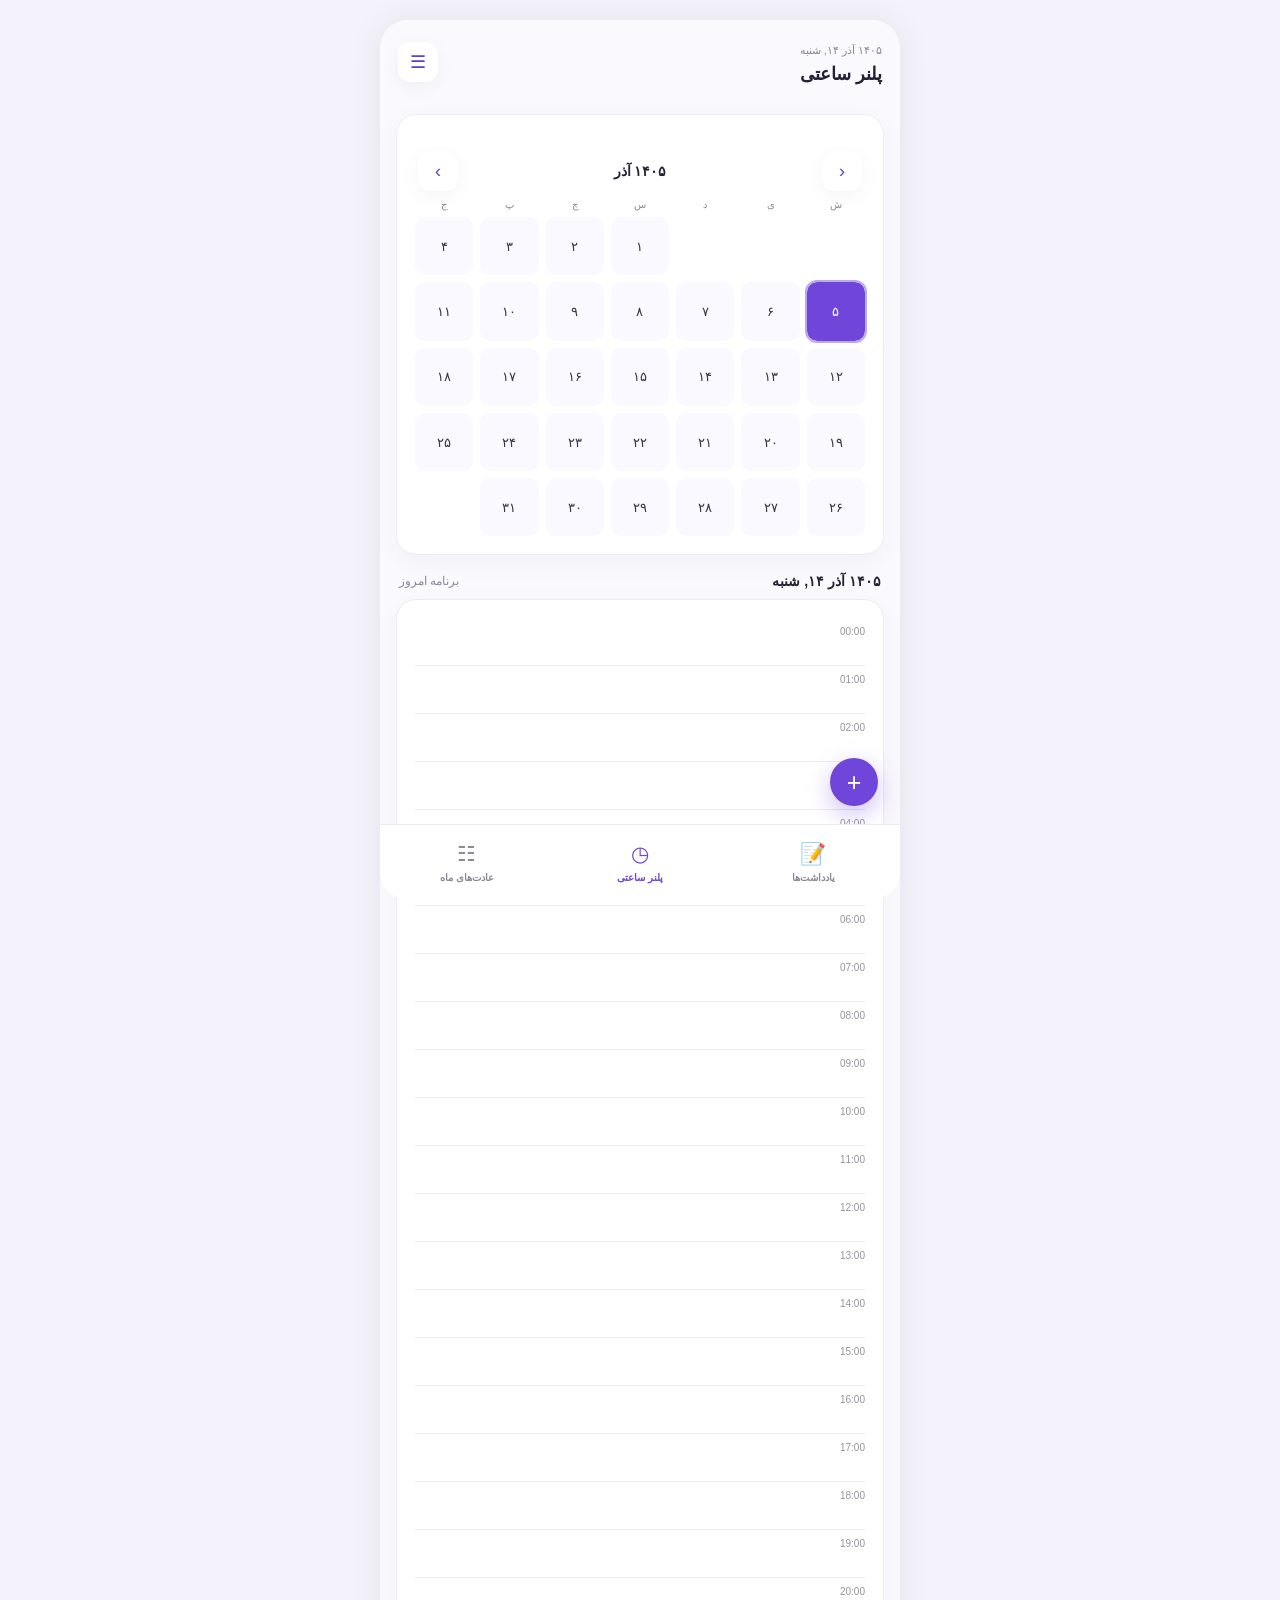
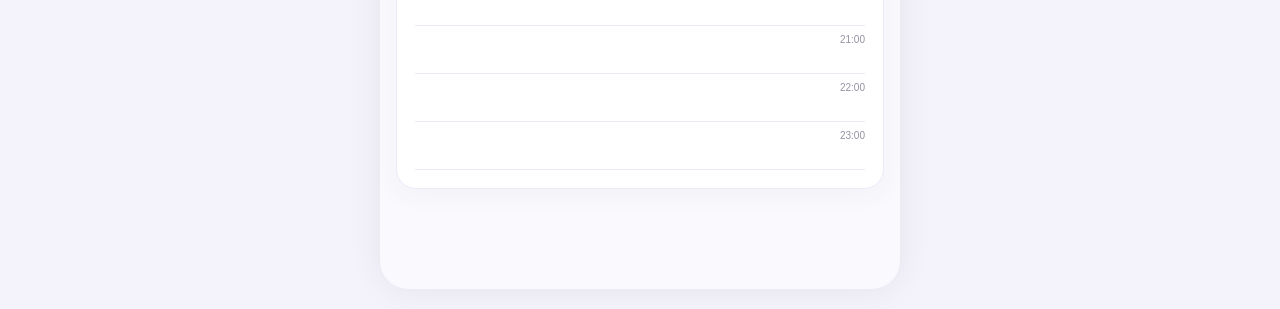
==== index.html @ 26f72de4 "Update index.html" ====
<!doctype html>
<html lang="fa" dir="rtl">
<head>
<meta charset="UTF-8">
<meta name="viewport" content="width=device-width,initial-scale=1,viewport-fit=cover">
<meta name="theme-color" content="#6d42d9">
<title>پلنر من</title>
<link rel="stylesheet" href="style.css">
</head>
<body>
<div class="app">
  <header class="topbar">
    <div>
      <small id="todayLabel"></small>
      <h1 id="pageTitle">پلنر ساعتی</h1>
    </div>
    <button class="icon-btn" id="menuBtn">☰</button>
  </header>

  <main id="content"></main>

  <nav class="bottom-nav">
    <button data-tab="notes" class="nav-item"><span>📝</span><b>یادداشت‌ها</b></button>
    <button data-tab="planner" class="nav-item active"><span>◷</span><b>پلنر ساعتی</b></button>
    <button data-tab="habits" class="nav-item"><span>☷</span><b>عادت‌های ماه</b></button>
  </nav>
</div>
<div id="toast"></div>
<script src="app.js"></script>
</body>
</html>
---- style.css ----
* {
  box-sizing: border-box;
}
body {
  margin: 0;
  background: #f4f2fa;
  font-family: Tahoma, Arial, sans-serif;
  color: #252033;
}
.app {
  width: min(100%, 520px);
  min-height: 100vh;
  margin: auto;
  background: #faf9fd;
  box-shadow: 0 0 35px #00000012;
  position: relative;
  padding-bottom: 82px;
}
.topbar {
  height: 76px;
  padding: 18px 18px 10px;
  display: flex;
  align-items: center;
  justify-content: space-between;
  background: #faf9fd;
  position: sticky;
  top: 0;
  z-index: 5;
}
.topbar h1 {
  font-size: 18px;
  margin: 5px 0 0;
}
.topbar small {
  font-size: 11px;
  color: #8b8796;
}
.icon-btn {
  border: 0;
  background: white;
  border-radius: 12px;
  width: 40px;
  height: 40px;
  font-size: 18px;
  box-shadow: 0 5px 18px #0000000c;
  color: #6040c9;
}
main {
  padding: 8px 16px;
}
.card {
  background: white;
  border-radius: 20px;
  padding: 18px;
  margin: 10px 0;
  box-shadow: 0 7px 25px #4d3a7d0b;
  border: 1px solid #eeeaf7;
}
.hero {
  text-align: center;
  padding: 25px 18px;
}
.hero .emoji {
  font-size: 48px;
  margin-bottom: 8px;
}
.hero h2 {
  margin: 5px 0;
  font-size: 18px;
}
.muted {
  color: #8b8796;
  font-size: 12px;
}
.grid {
  display: grid;
  grid-template-columns: repeat(7, 1fr);
  gap: 7px;
}
.day-head {
  text-align: center;
  color: #8b8796;
  font-size: 10px;
}
.day {
  border: 0;
  background: #faf9ff;
  border-radius: 10px;
  aspect-ratio: 1;
  color: #393247;
}
.day.selected {
  background: #7045d9;
  color: #fff;
}
.day.today {
  outline: 2px solid #bca8f0;
}
.section-title {
  display: flex;
  align-items: center;
  justify-content: space-between;
  margin: 18px 3px 8px;
  font-size: 14px;
}
.purple {
  color: #6840d1;
}
.btn {
  border: 0;
  background: #7045d9;
  color: #fff;
  border-radius: 12px;
  padding: 12px 16px;
  font-family: inherit;
  cursor: pointer;
}
.full {
  width: 100%;
}
.outline {
  background: #f4efff;
  color: #6840d1;
}
.input,
.textarea {
  width: 100%;
  border: 1px solid #e7e2f1;
  background: #fbfaff;
  border-radius: 12px;
  padding: 12px;
  font-family: inherit;
  outline: none;
}
.textarea {
  min-height: 100px;
  resize: vertical;
}
.list-row {
  display: flex;
  align-items: center;
  gap: 10px;
  padding: 13px 0;
  border-bottom: 1px solid #f0edf5;
}
.list-row:last-child {
  border-bottom: 0;
}
.check {
  width: 22px;
  height: 22px;
  border-radius: 50%;
  border: 1px solid #cfc8dc;
  display: grid;
  place-items: center;
  cursor: pointer;
  flex: none;
}
.check.done {
  background: #7045d9;
  border-color: #7045d9;
  color: #fff;
}
.grow {
  flex: 1;
}
.progress {
  height: 6px;
  background: #eeeaf6;
  border-radius: 10px;
  overflow: hidden;
}
.progress i {
  display: block;
  height: 100%;
  background: #7045d9;
  border-radius: 10px;
}
.time-row {
  display: grid;
  grid-template-columns: 50px 1fr;
  min-height: 48px;
  border-bottom: 1px solid #eeeaf3;
}
.time {
  font-size: 10px;
  color: #9691a0;
  padding-top: 8px;
}
.event {
  margin: 3px;
  border-radius: 9px;
  padding: 8px;
  font-size: 11px;
}
.event.green {
  background: #ddf5dc;
}
.event.blue {
  background: #dceefd;
}
.event.yellow {
  background: #fff1c8;
}
.event.pink {
  background: #ffe1e8;
}
.event.purple {
  background: #ece3ff;
}
.fab {
  position: fixed;
  bottom: 94px;
  right: max(calc((100% - 520px) / 2 + 22px), 22px);
  width: 48px;
  height: 48px;
  border: 0;
  border-radius: 50%;
  background: #7045d9;
  color: white;
  font-size: 25px;
  box-shadow: 0 8px 25px #7045d955;
}
.bottom-nav {
  position: fixed;
  bottom: 0;
  left: 50%;
  transform: translateX(-50%);
  width: min(100%, 520px);
  height: 76px;
  background: #fff;
  border-top: 1px solid #eeeaf5;
  display: grid;
  grid-template-columns: repeat(3, 1fr);
  z-index: 10;
  padding-bottom: env(safe-area-inset-bottom);
}
.nav-item {
  border: 0;
  background: none;
  color: #8d8997;
  font-family: inherit;
  font-size: 10px;
  display: flex;
  flex-direction: column;
  align-items: center;
  justify-content: center;
  gap: 6px;
}
.nav-item span {
  font-size: 21px;
}
.nav-item.active {
  color: #7045d9;
}
.stat-grid {
  display: grid;
  grid-template-columns: repeat(3, 1fr);
  gap: 8px;
}
.stat {
  background: #f8f5ff;
  border-radius: 14px;
  padding: 12px;
  text-align: center;
}
.stat strong {
  display: block;
  font-size: 18px;
  color: #7045d9;
  margin-bottom: 4px;
}
.tabs {
  display: flex;
  gap: 7px;
  overflow: auto;
  margin: 8px 0 15px;
}
.tabs button {
  white-space: nowrap;
  border: 0;
  background: #f0edf7;
  color: #777181;
  border-radius: 10px;
  padding: 9px 13px;
  font-family: inherit;
}
.tabs button.active {
  background: #7045d9;
  color: #fff;
}
.note {
  padding: 13px;
  border-radius: 13px;
  background: #fbfaff;
  border: 1px solid #eeeaf7;
  margin: 8px 0;
}
.note h3 {
  font-size: 13px;
  margin: 0 0 5px;
}
.note p {
  font-size: 11px;
  color: #777181;
  margin: 0;
}
.empty {
  text-align: center;
  padding: 35px 15px;
  color: #9691a0;
}
.modal {
  position: fixed;
  inset: 0;
  background: #0007;
  z-index: 20;
  display: none;
  align-items: flex-end;
  justify-content: center;
}
.modal.show {
  display: flex;
}
.sheet {
  width: min(100%, 520px);
  background: #fff;
  border-radius: 24px 24px 0 0;
  padding: 20px;
  max-height: 85vh;
  overflow: auto;
}
.row {
  display: flex;
  gap: 8px;
}
.row > * {
  flex: 1;
}
@media (min-width: 700px) {
  body {
    padding: 20px;
  }
  .app {
    border-radius: 28px;
    overflow: hidden;
  }
  .bottom-nav {
    border-radius: 0 0 28px 28px;
  }
  .topbar {
    position: relative;
  }
  .fab {
    position: fixed;
  }
}
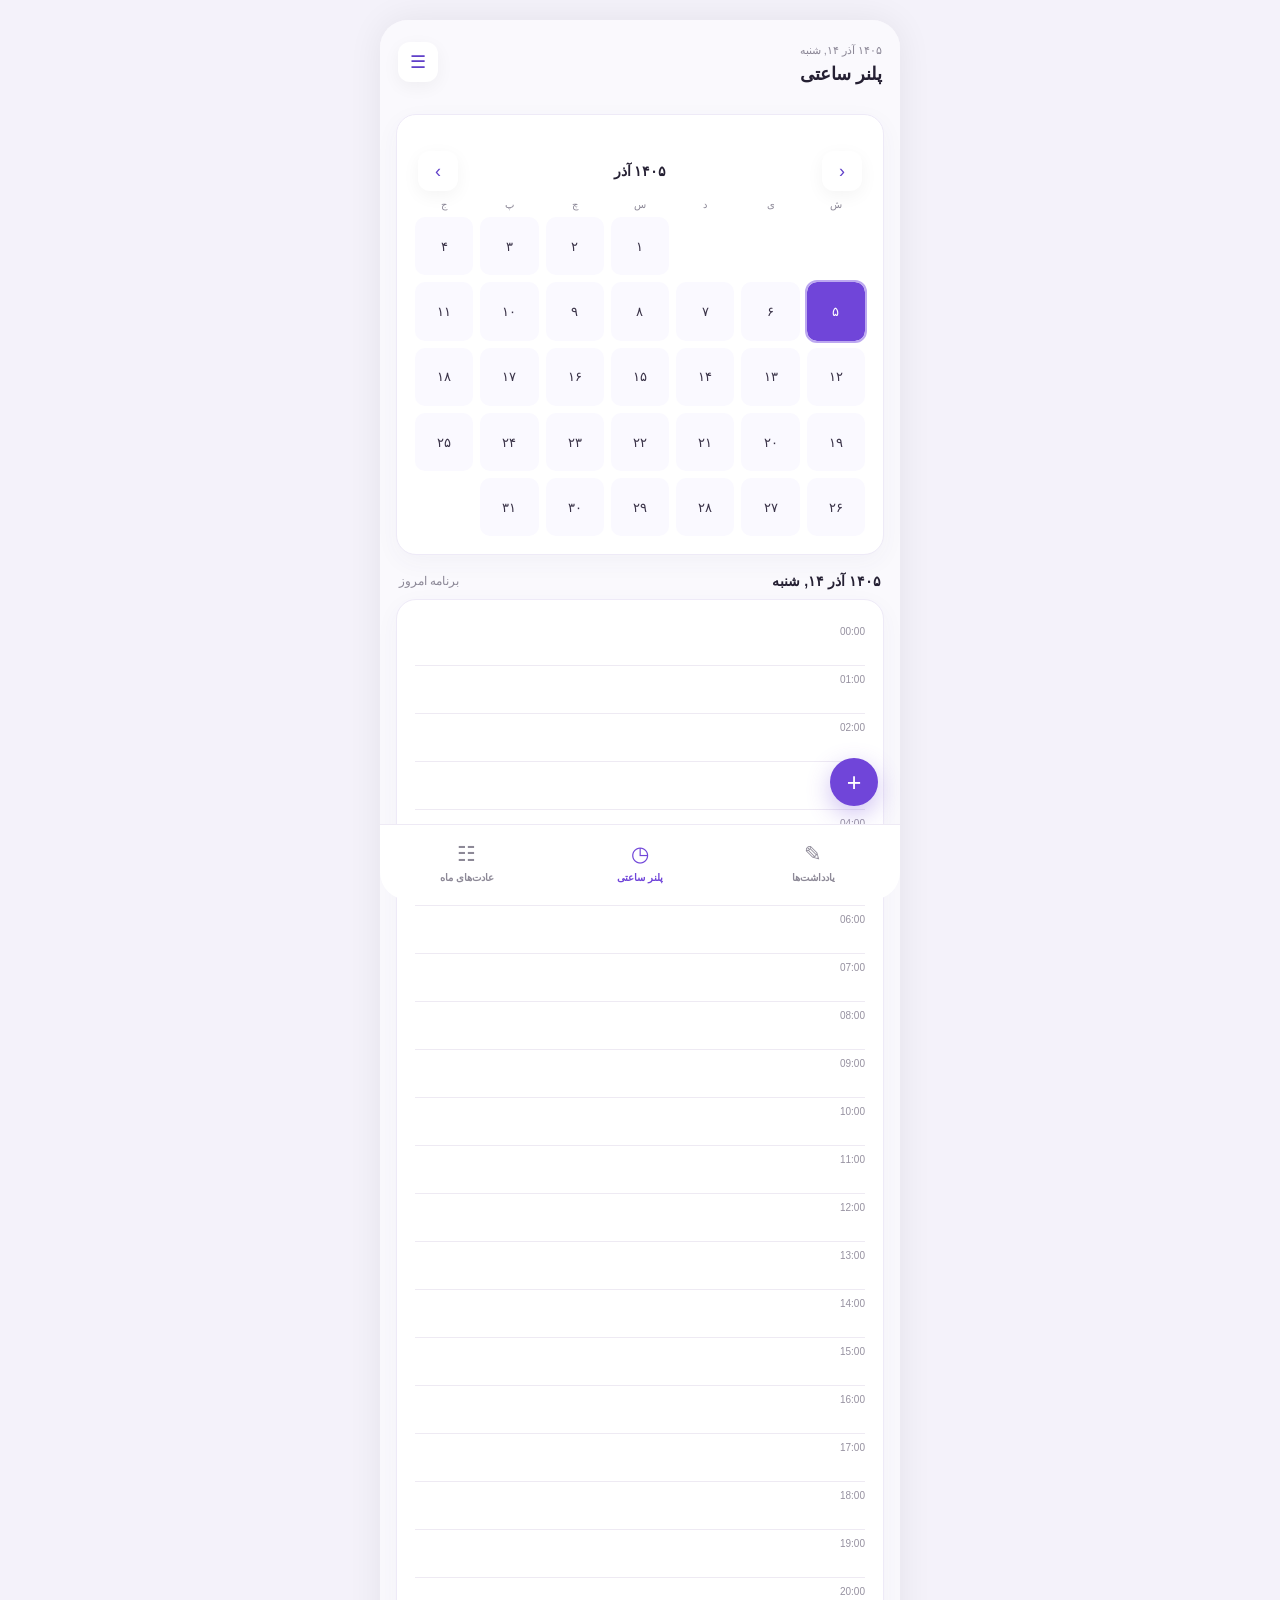
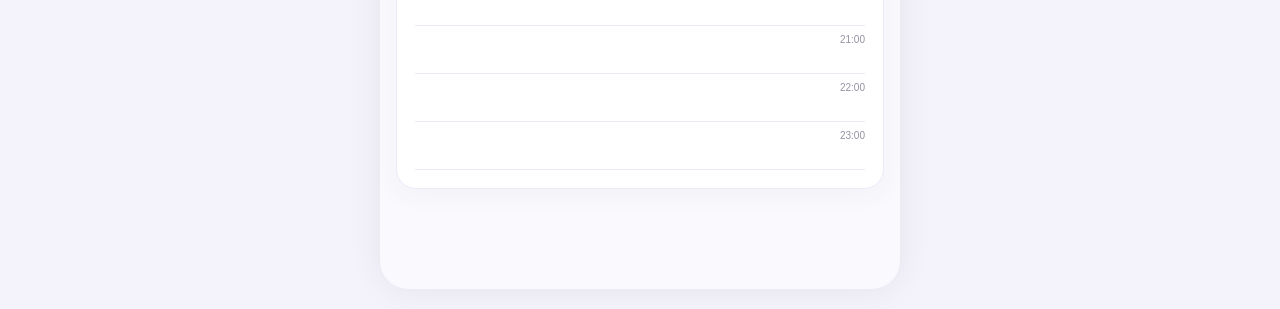
==== commit 59e2505c: "Update index.html" ====
--- a/index.html
+++ b/index.html
@@ -20,7 +20,7 @@
   <main id="content"></main>
 
   <nav class="bottom-nav">
-    <button data-tab="notes" class="nav-item"><span>📝</span><b>یادداشت‌ها</b></button>
+    <button data-tab="notes" class="nav-item"><span>✎</span><b>یادداشت‌ها</b></button>
     <button data-tab="planner" class="nav-item active"><span>◷</span><b>پلنر ساعتی</b></button>
     <button data-tab="habits" class="nav-item"><span>☷</span><b>عادت‌های ماه</b></button>
   </nav>
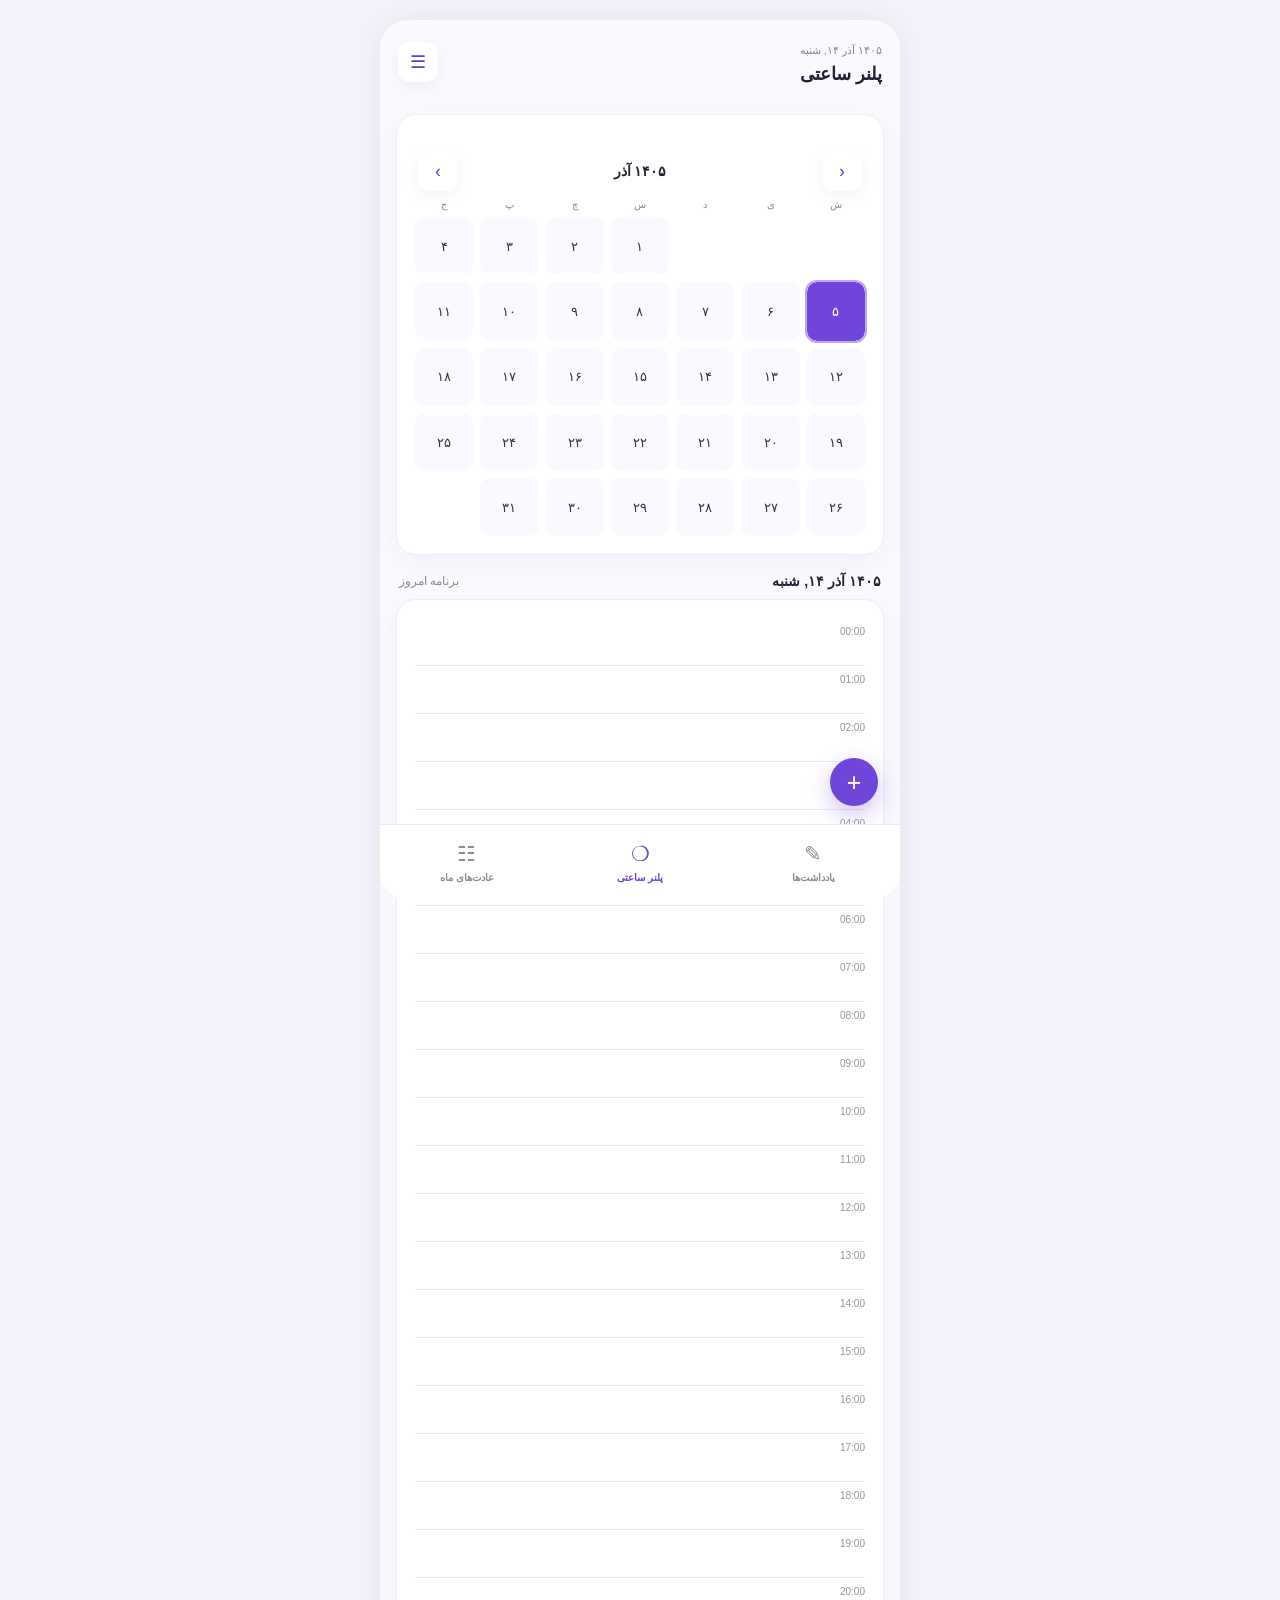
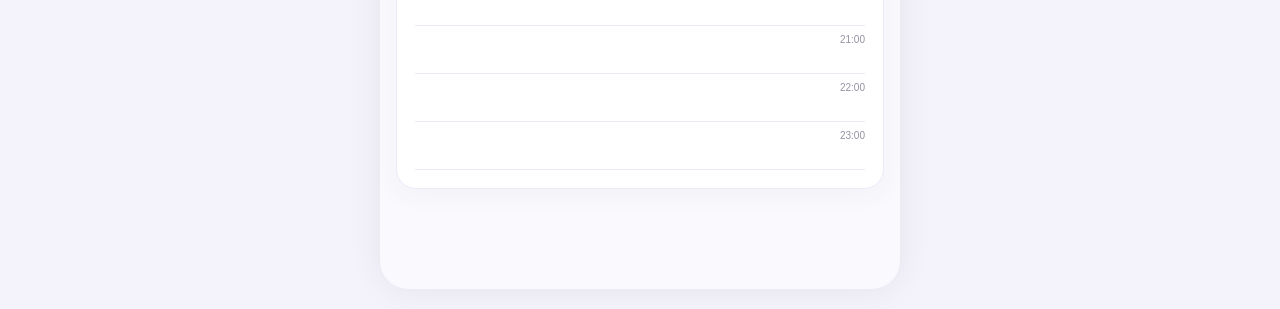
==== commit 9c09d077: "Update index.html" ====
--- a/index.html
+++ b/index.html
@@ -21,7 +21,7 @@
 
   <nav class="bottom-nav">
     <button data-tab="notes" class="nav-item"><span>✎</span><b>یادداشت‌ها</b></button>
-    <button data-tab="planner" class="nav-item active"><span>◷</span><b>پلنر ساعتی</b></button>
+    <button data-tab="planner" class="nav-item active"><span>❍</span><b>پلنر ساعتی</b></button>
     <button data-tab="habits" class="nav-item"><span>☷</span><b>عادت‌های ماه</b></button>
   </nav>
 </div>
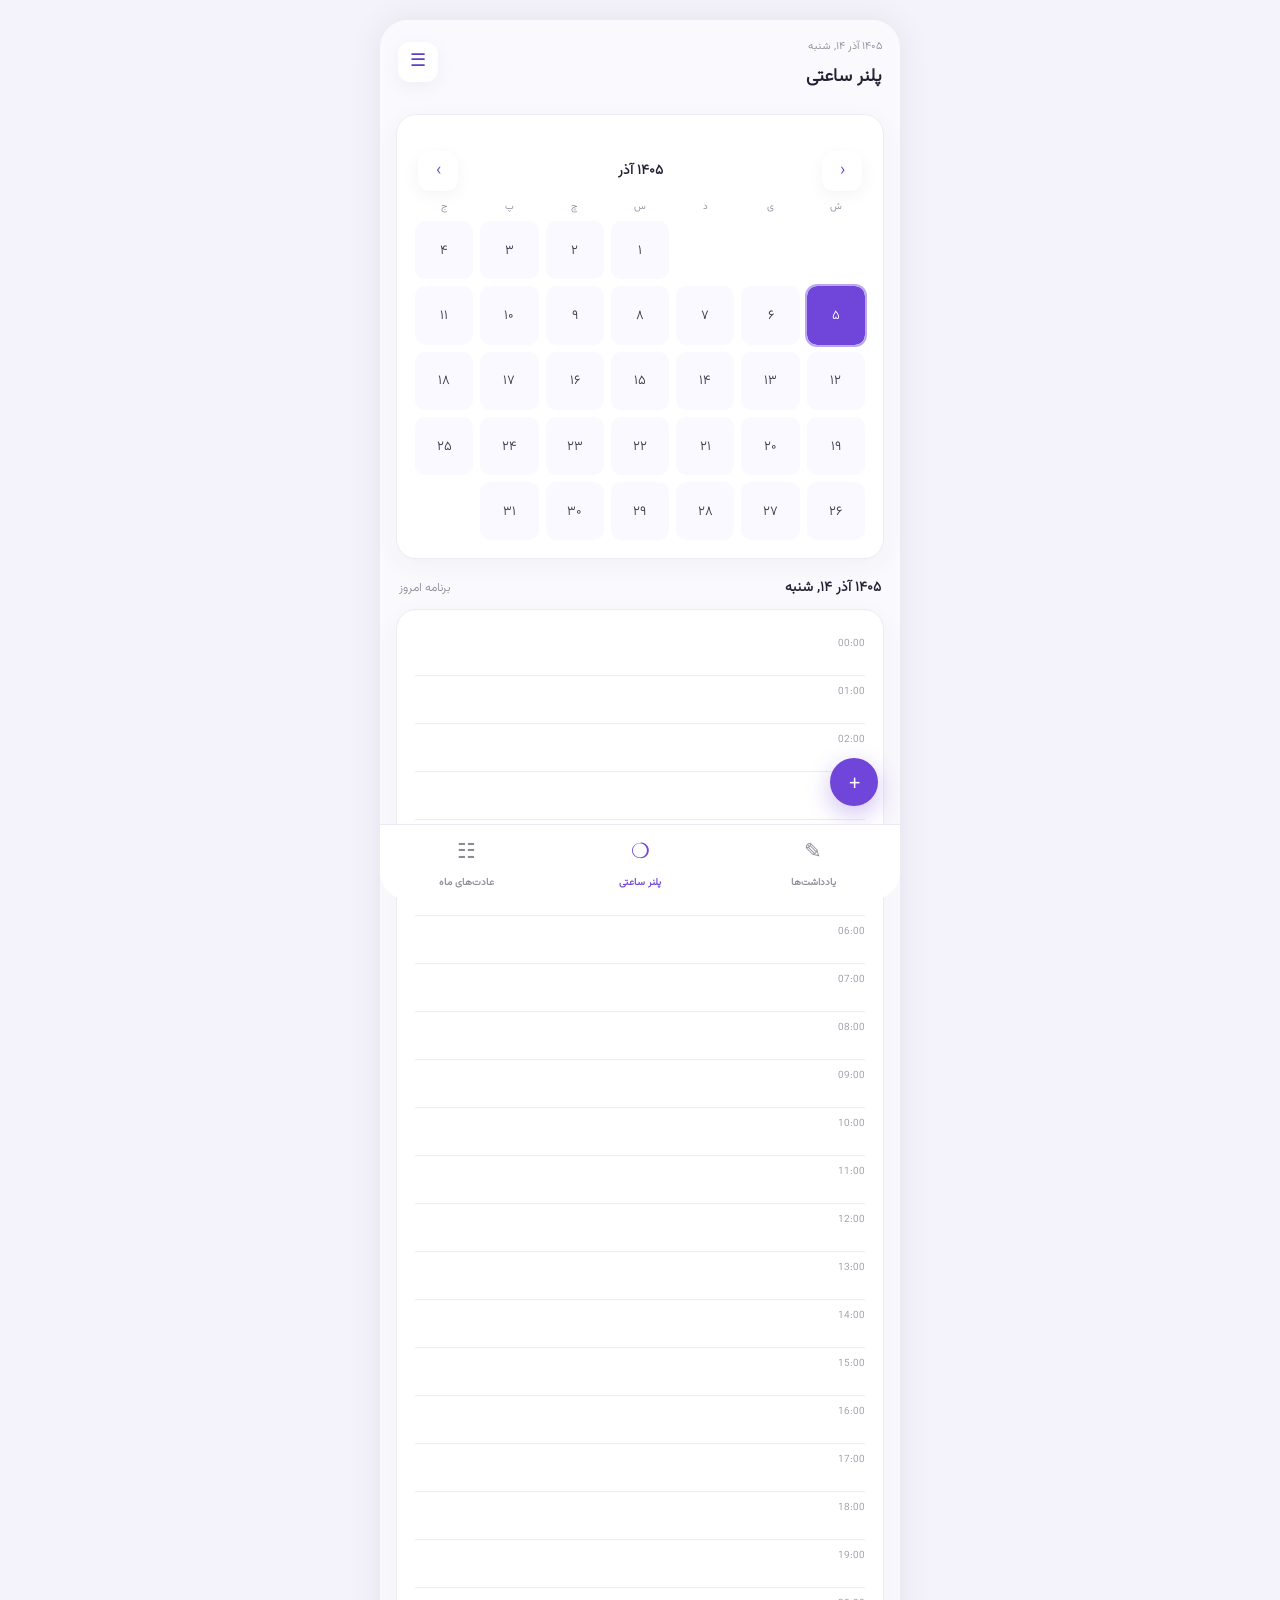
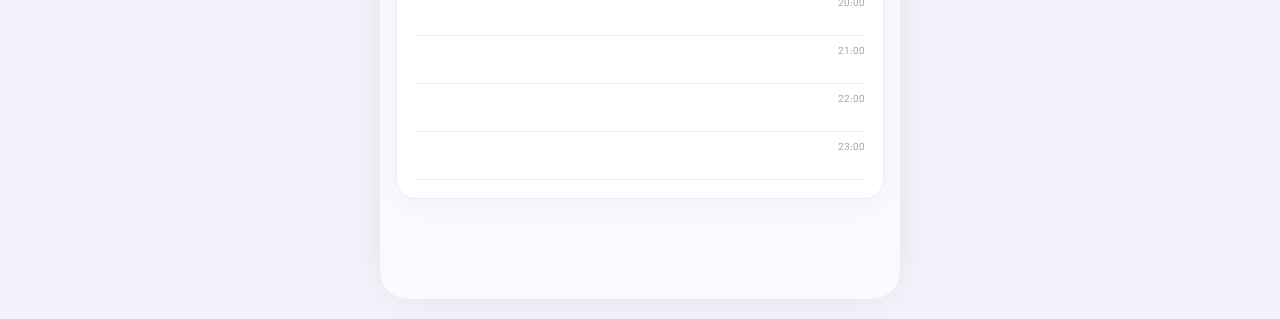
==== commit 060b74f7: "Update index.html" ====
--- a/index.html
+++ b/index.html
@@ -6,6 +6,7 @@
 <meta name="theme-color" content="#6d42d9">
 <title>پلنر من</title>
 <link rel="stylesheet" href="style.css">
+<link rel="icon" href="png.png">
 </head>
 <body>
 <div class="app">
--- a/style.css
+++ b/style.css
@@ -1,5 +1,10 @@
+@font-face {
+  font-family: vazir;
+  src: url(Vazirmatn-Light.ttf);
+}
 * {
   box-sizing: border-box;
+  font-family: vazir;
 }
 body {
   margin: 0;
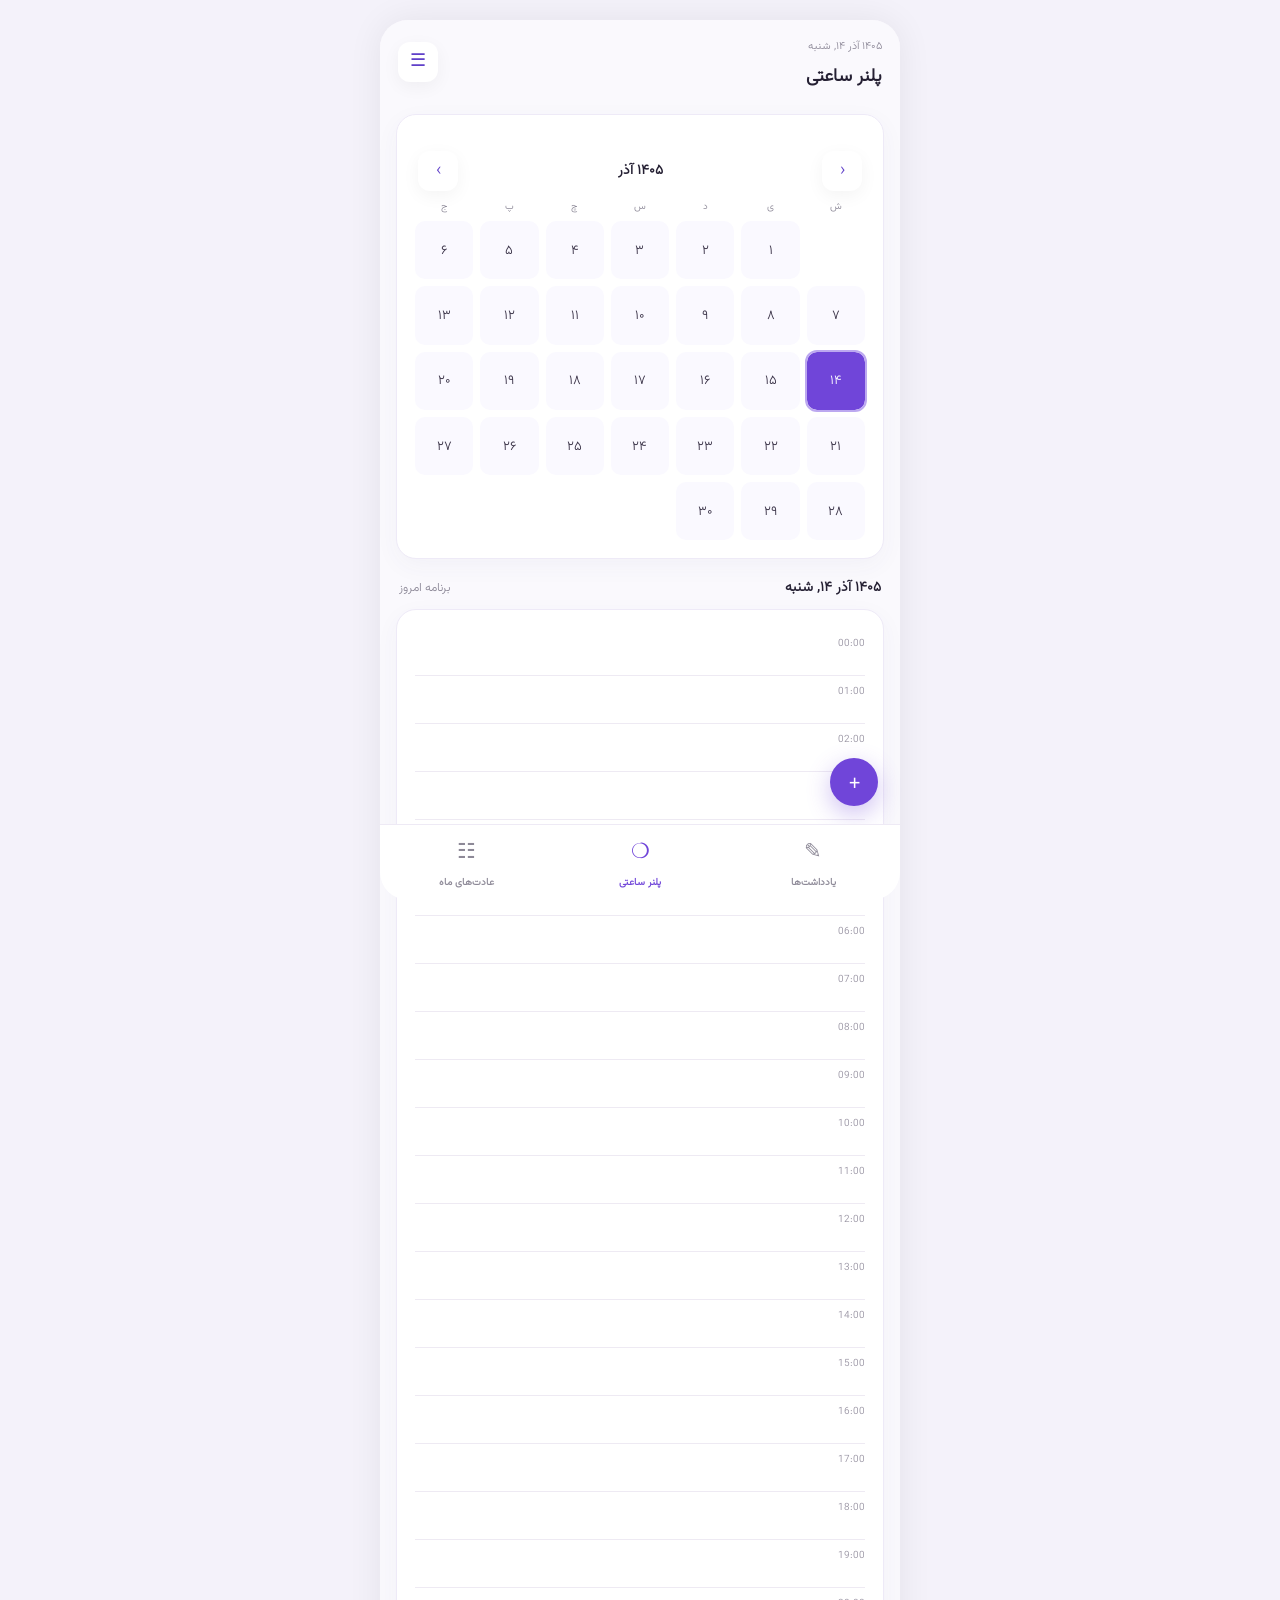
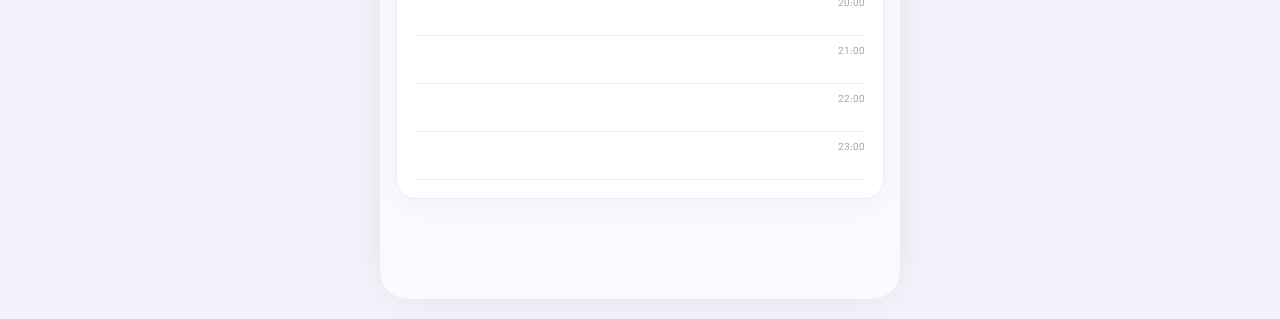
==== commit 48bd88dd: "Add files via upload" ====
--- a/index.html
+++ b/index.html
@@ -4,9 +4,11 @@
 <meta charset="UTF-8">
 <meta name="viewport" content="width=device-width,initial-scale=1,viewport-fit=cover">
 <meta name="theme-color" content="#6d42d9">
-<title>پلنر من</title>
+
+<title>PAZEL</title>
 <link rel="stylesheet" href="style.css">
 <link rel="icon" href="png.png">
+
 </head>
 <body>
 <div class="app">
@@ -29,4 +31,4 @@
 <div id="toast"></div>
 <script src="app.js"></script>
 </body>
-</html>
+</html>
--- a/style.css
+++ b/style.css
@@ -3,8 +3,8 @@
   src: url(Vazirmatn-Light.ttf);
 }
 * {
+  font-family: vazir;
   box-sizing: border-box;
-  font-family: vazir;
 }
 body {
   margin: 0;
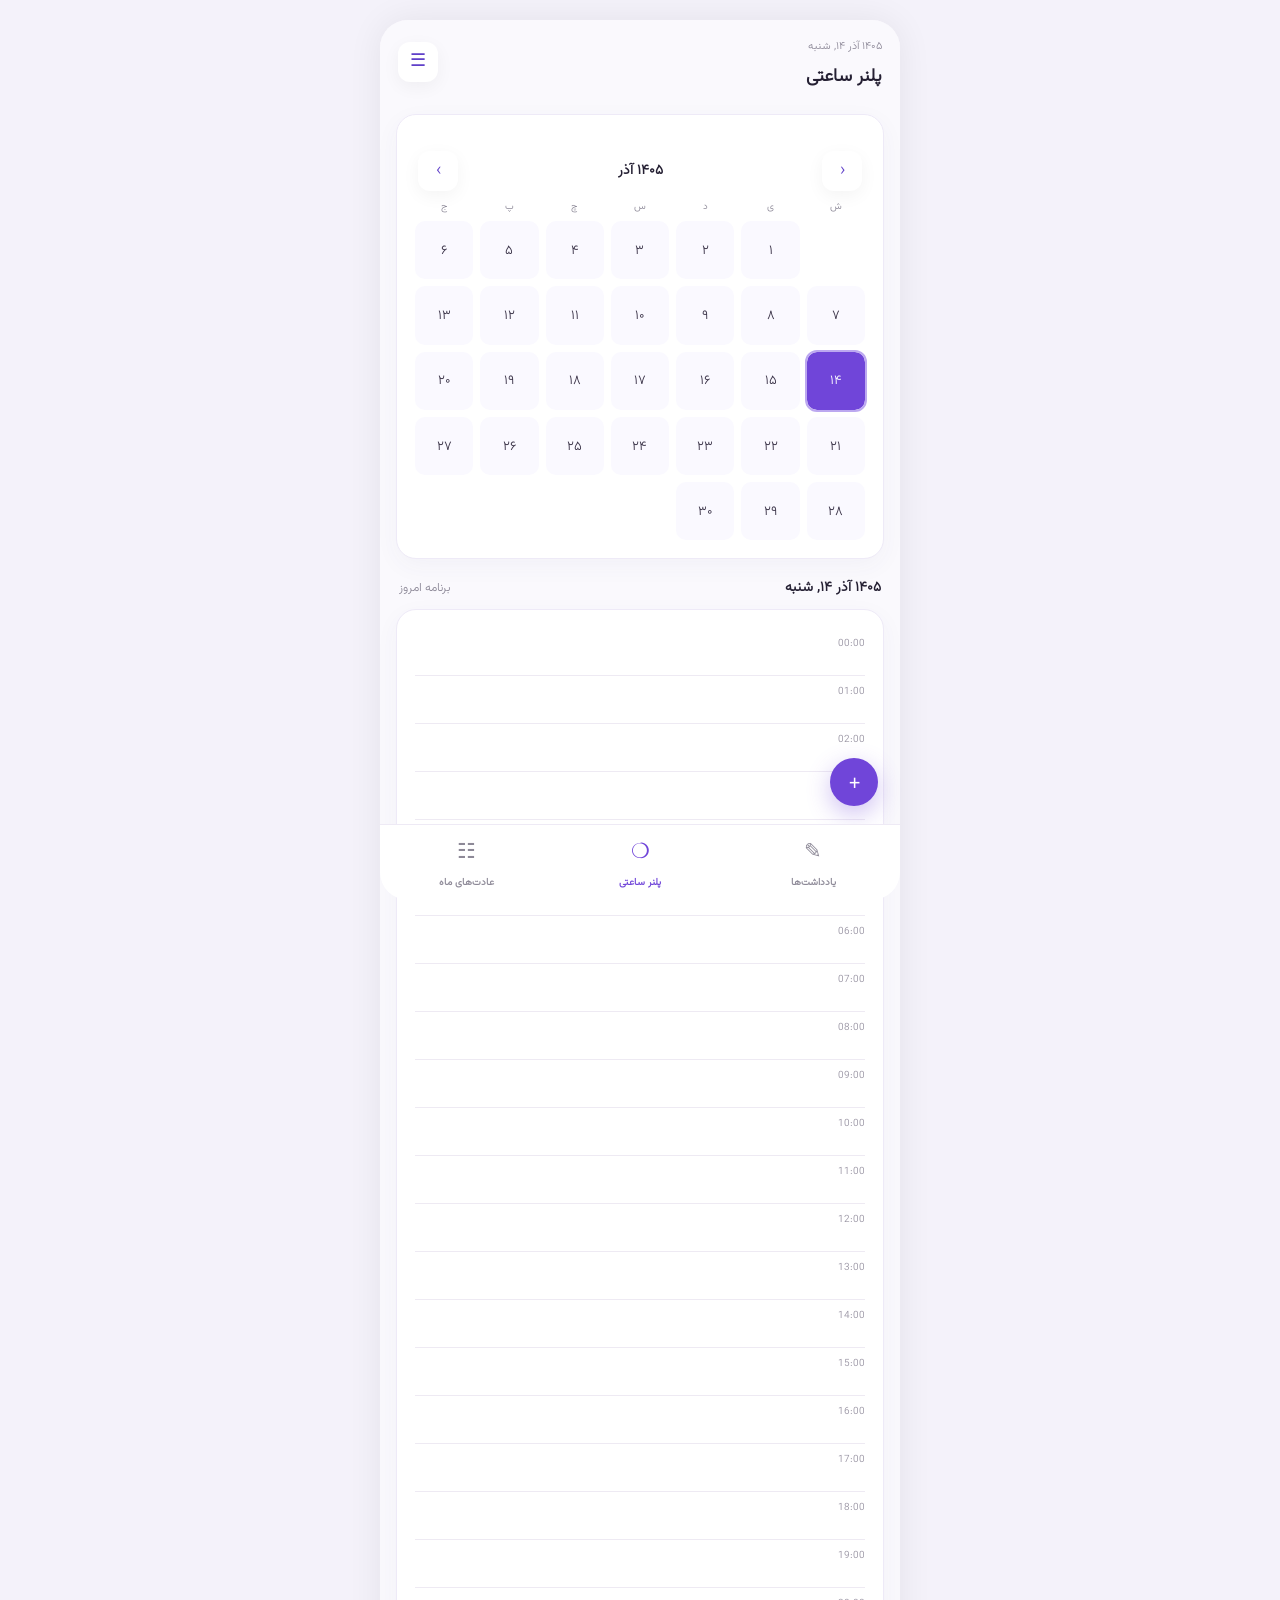
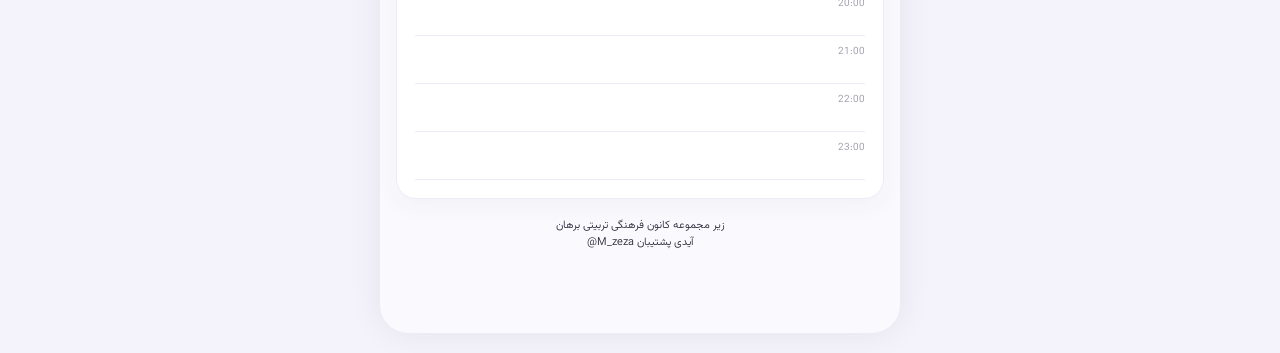
==== commit 62035cde: "Update index.html" ====
--- a/index.html
+++ b/index.html
@@ -22,6 +22,8 @@
 
   <main id="content"></main>
 
+  <small id="todayLabel" style="display: flex; flex-direction: row; justify-content: center; text-align: center; font-size: 11px;">زیر مجموعه کانون فرهنگی تربیتی برهان<br>آیدی پشتیبان M_zeza@</small>
+
   <nav class="bottom-nav">
     <button data-tab="notes" class="nav-item"><span>✎</span><b>یادداشت‌ها</b></button>
     <button data-tab="planner" class="nav-item active"><span>❍</span><b>پلنر ساعتی</b></button>
@@ -31,4 +33,4 @@
 <div id="toast"></div>
 <script src="app.js"></script>
 </body>
-</html>+</html>
